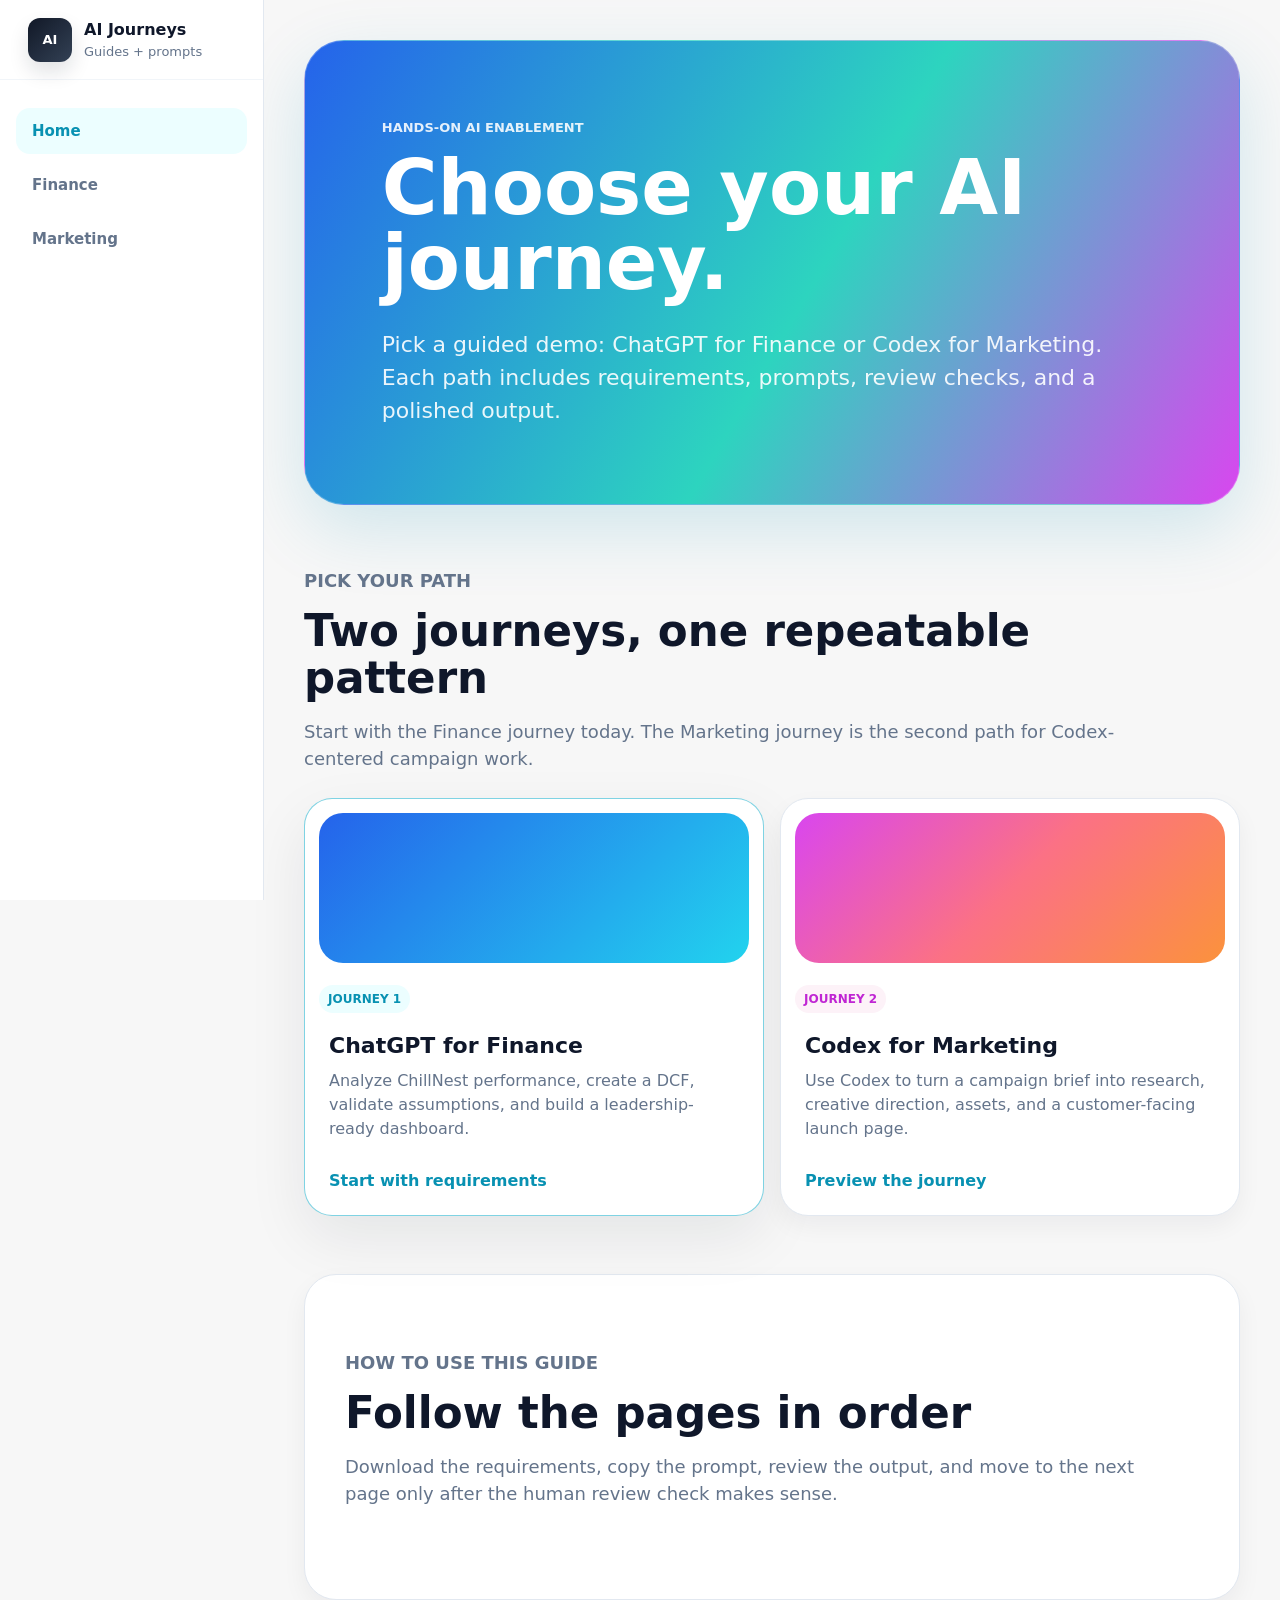
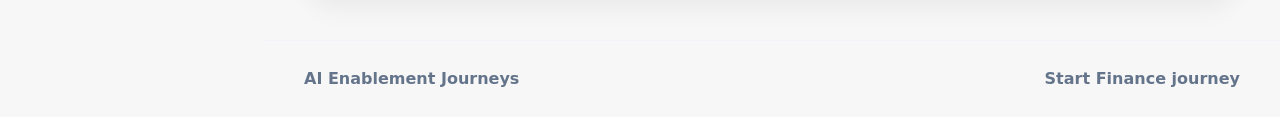
==== index.html @ a4c495fc "Apply learning-dashboard visual style" ====
<!doctype html>
<html lang="en">
  <head>
    <meta charset="utf-8">
    <meta name="viewport" content="width=device-width, initial-scale=1">
    <title>AI Enablement Journeys</title>
    <meta
      name="description"
      content="Short guided AI enablement journeys for Finance and Marketing teams."
    >
    <link rel="stylesheet" href="./styles.css">
  </head>
  <body>
    <header class="site-header">
      <a class="brand" href="./index.html" aria-label="AI Enablement Journeys home">
        <span class="brand-mark" aria-hidden="true">AI</span>
        <span>
          <strong>AI Journeys</strong>
          <small>Guides + prompts</small>
        </span>
      </a>
      <nav class="top-nav" aria-label="Site navigation">
        <a class="active" href="./index.html">Home</a>
        <a href="./setup.html">Finance</a>
        <a href="./marketing.html">Marketing</a>
      </nav>
    </header>

    <main>
      <section class="intro-hero">
        <div class="intro-copy">
          <p class="eyebrow">Hands-on AI enablement</p>
          <h1>Choose your AI journey.</h1>
          <p class="hero-text">
            Pick a guided demo: ChatGPT for Finance or Codex for Marketing. Each path includes
            requirements, prompts, review checks, and a polished output.
          </p>
        </div>
      </section>

      <section class="section journey-picker">
        <div class="section-heading">
          <p class="eyebrow">Pick your path</p>
          <h2>Two journeys, one repeatable pattern</h2>
          <p>
            Start with the Finance journey today. The Marketing journey is the second path for
            Codex-centered campaign work.
          </p>
        </div>

        <div class="journey-grid choice-grid">
          <a class="journey-card journey-choice highlighted" href="./setup.html">
            <span class="panel-label">Journey 1</span>
            <h3>ChatGPT for Finance</h3>
            <p>
              Analyze ChillNest performance, create a DCF, validate assumptions, and build a
              leadership-ready dashboard.
            </p>
            <strong class="card-link">Start with requirements</strong>
          </a>
          <a class="journey-card journey-choice" href="./marketing.html">
            <span class="panel-label warm">Journey 2</span>
            <h3>Codex for Marketing</h3>
            <p>
              Use Codex to turn a campaign brief into research, creative direction, assets, and a
              customer-facing launch page.
            </p>
            <strong class="card-link">Preview the journey</strong>
          </a>
        </div>
      </section>

      <section class="section section-tint">
        <div class="section-heading">
          <p class="eyebrow">How to use this guide</p>
          <h2>Follow the pages in order</h2>
          <p>
            Download the requirements, copy the prompt, review the output, and move to the next
            page only after the human review check makes sense.
          </p>
        </div>
      </section>
    </main>

    <footer class="site-footer">
      <span>AI Enablement Journeys</span>
      <a href="./setup.html">Start Finance journey</a>
    </footer>

    <script src="./script.js"></script>
  </body>
</html>
---- styles.css ----
:root {
  --ink: #0f172a;
  --muted: #64748b;
  --line: #e2e8f0;
  --soft-line: #f1f5f9;
  --paper: #ffffff;
  --wash: #f7f7f7;
  --aqua: #06b6d4;
  --aqua-dark: #0891b2;
  --mint: #ecfeff;
  --sun: #fef3c7;
  --coral: #fff1f2;
  --green: #167a4a;
  --red: #b73928;
  --shadow: 0 22px 60px rgba(15, 23, 42, 0.08);
  --soft-shadow: 0 10px 24px rgba(15, 23, 42, 0.05);
  --sidebar-width: 264px;
}

* {
  box-sizing: border-box;
}

html {
  scroll-behavior: smooth;
}

body {
  margin: 0;
  background: var(--wash);
  color: var(--ink);
  font-family: Inter, ui-sans-serif, system-ui, -apple-system, BlinkMacSystemFont, "Segoe UI", sans-serif;
  font-size: 16px;
  line-height: 1.5;
}

a {
  color: inherit;
  text-decoration: none;
}

a:hover {
  color: var(--aqua-dark);
}

h1,
h2,
h3,
p {
  overflow-wrap: anywhere;
}

h1,
h2,
h3 {
  margin: 0;
  letter-spacing: 0;
}

h1 {
  max-width: 980px;
  font-size: clamp(42px, 6vw, 76px);
  line-height: 1.02;
}

h2 {
  font-size: clamp(26px, 3.4vw, 44px);
  line-height: 1.08;
}

h3 {
  font-size: 22px;
  line-height: 1.2;
}

p {
  margin: 0;
}

.site-header {
  position: fixed;
  top: 0;
  left: 0;
  z-index: 20;
  display: flex;
  flex-direction: column;
  align-items: stretch;
  gap: 0;
  width: var(--sidebar-width);
  height: 100vh;
  padding: 0;
  background: #ffffff;
  border-right: 1px solid var(--line);
  border-bottom: 0;
  box-shadow: none;
  backdrop-filter: none;
}

.brand {
  display: flex;
  align-items: center;
  gap: 12px;
  min-width: 0;
  min-height: 80px;
  padding: 0 28px;
  border-bottom: 1px solid var(--soft-line);
}

.brand-mark {
  display: grid;
  place-items: center;
  width: 44px;
  height: 44px;
  border-radius: 12px;
  background: linear-gradient(135deg, #111827, #334155);
  color: #ffffff;
  font-size: 13px;
  font-weight: 800;
  box-shadow: 0 10px 20px rgba(15, 23, 42, 0.12);
}

.brand strong,
.brand small {
  display: block;
}

.brand small {
  color: var(--muted);
  font-size: 13px;
}

.top-nav {
  display: flex;
  flex-direction: column;
  align-items: stretch;
  gap: 8px;
  padding: 28px 16px;
  border: 0;
  border-radius: 0;
  background: transparent;
  color: var(--muted);
  font-size: 15px;
  font-weight: 700;
  overflow-x: visible;
}

.top-nav a {
  display: inline-flex;
  align-items: center;
  min-height: 46px;
  padding: 10px 16px;
  border-radius: 14px;
  white-space: nowrap;
  transition: background 180ms ease, color 180ms ease, transform 180ms ease;
}

.top-nav a:hover {
  background: #f8fafc;
  color: var(--ink);
  transform: translateX(2px);
}

.top-nav a.active {
  background: #ecfeff;
  color: var(--aqua-dark);
}

body > main,
body > footer {
  margin-left: var(--sidebar-width);
}

.journey-hero {
  display: grid;
  grid-template-columns: minmax(0, 1.35fr) minmax(320px, 0.65fr);
  gap: 32px;
  align-items: stretch;
  min-height: auto;
  margin: 40px;
  padding: clamp(42px, 6vw, 72px);
  background:
    linear-gradient(120deg, rgba(37, 99, 235, 0.12), transparent 34%),
    linear-gradient(180deg, #ffffff 0%, #f8fafc 100%);
  border: 1px solid rgba(226, 232, 240, 0.8);
  border-radius: 40px;
  box-shadow: var(--soft-shadow);
}

.intro-hero {
  display: flex;
  align-items: center;
  margin: 40px 40px 0;
  padding: clamp(46px, 6vw, 84px);
  overflow: hidden;
  background: linear-gradient(120deg, #2563eb 0%, #2dd4bf 54%, #d946ef 100%);
  border: 1px solid rgba(255, 255, 255, 0.25);
  border-radius: 40px;
  box-shadow: 0 24px 70px rgba(8, 145, 178, 0.16);
  color: #ffffff;
}

.compact-hero {
  padding-block: clamp(42px, 5vw, 68px);
}

.intro-copy {
  max-width: 1040px;
}

.intro-hero h1 {
  font-size: clamp(42px, 6vw, 76px);
  line-height: 0.98;
}

.intro-hero .eyebrow {
  color: rgba(255, 255, 255, 0.88);
}

.intro-hero .hero-text {
  color: rgba(255, 255, 255, 0.9);
}

.hero-content {
  display: flex;
  flex-direction: column;
  justify-content: center;
}

.eyebrow {
  margin: 0 0 14px;
  color: var(--aqua-dark);
  font-size: 13px;
  font-weight: 800;
  text-transform: uppercase;
}

.hero-text,
.lesson-lead,
.section-heading p,
.case-card p,
.download-card small,
.journey-card p,
.learning-panel p,
.callout,
.adapt-card p {
  color: var(--muted);
}

.hero-text {
  max-width: 780px;
  margin-top: 28px;
  font-size: clamp(18px, 1.8vw, 22px);
}

.hero-actions,
.lesson-actions,
.download-actions {
  display: flex;
  flex-wrap: wrap;
  gap: 12px;
  margin-top: 34px;
}

.button {
  display: inline-flex;
  align-items: center;
  justify-content: center;
  min-height: 50px;
  padding: 12px 20px;
  border: 1px solid var(--ink);
  border-radius: 16px;
  font-weight: 800;
  transition: transform 180ms ease, box-shadow 180ms ease, background 180ms ease, color 180ms ease;
}

.button.primary {
  background: var(--ink);
  color: #ffffff;
}

.button.primary:hover {
  background: #35363a;
  color: #ffffff;
  transform: translateY(-1px);
  box-shadow: var(--soft-shadow);
}

.button.secondary {
  background: #ffffff;
}

.case-card,
.journey-card,
.download-card,
.checklist-card,
.learning-panel article,
.prompt-block,
.review-card,
.adapt-card,
.kpi-preview article {
  border: 1px solid var(--line);
  border-radius: 28px;
  background: #ffffff;
}

.case-card {
  align-self: center;
  min-height: 420px;
  padding: 28px;
  box-shadow: var(--shadow);
}

.panel-label,
.step-chip,
.download-card span,
.lesson-kicker {
  display: inline-flex;
  align-items: center;
  min-height: 28px;
  padding: 4px 9px;
  border-radius: 999px;
  background: var(--mint);
  color: var(--aqua-dark);
  font-size: 12px;
  font-weight: 850;
  text-transform: uppercase;
}

.case-card h2 {
  margin-top: 18px;
}

.case-card p {
  margin-top: 16px;
  font-size: 18px;
}

.case-metric {
  display: grid;
  gap: 6px;
  margin-top: 28px;
  padding: 18px;
  border-radius: 8px;
  background: var(--wash);
}

.case-metric span {
  color: var(--muted);
  font-size: 13px;
  font-weight: 800;
  text-transform: uppercase;
}

.case-metric strong {
  font-size: 20px;
  line-height: 1.25;
}

.section {
  padding: 58px 40px;
}

.journey-picker {
  padding-top: 46px;
}

.journey-picker .section-heading {
  margin-bottom: 26px;
}

.section-tint {
  margin: 0 40px 40px;
  background: #ffffff;
  border: 1px solid var(--line);
  border-radius: 32px;
  box-shadow: var(--soft-shadow);
}

.section-heading {
  max-width: 820px;
  margin-bottom: 34px;
}

.section-heading p {
  margin-top: 16px;
  font-size: 18px;
}

.journey-grid {
  display: grid;
  grid-template-columns: repeat(3, minmax(0, 1fr));
  gap: 16px;
}

.choice-grid {
  grid-template-columns: repeat(2, minmax(0, 1fr));
}

.journey-card {
  min-height: 230px;
  padding: 14px;
  box-shadow: var(--soft-shadow);
  transition: transform 180ms ease, box-shadow 180ms ease, border-color 180ms ease;
}

.journey-card:hover {
  border-color: rgba(0, 167, 200, 0.55);
  box-shadow: 0 24px 54px rgba(8, 145, 178, 0.11);
  color: var(--ink);
  transform: translateY(-5px);
}

.step-number {
  display: grid;
  place-items: center;
  width: 42px;
  height: 42px;
  border-radius: 999px;
  background: var(--ink);
  color: #ffffff;
  font-weight: 850;
}

.journey-card h3 {
  margin-top: 20px;
  padding: 0 10px;
}

.journey-card p {
  margin-top: 10px;
  padding: 0 10px 10px;
}

.journey-choice {
  position: relative;
  min-height: 280px;
}

.journey-choice::before {
  content: "";
  display: block;
  height: 150px;
  margin-bottom: 22px;
  border-radius: 24px;
  background: linear-gradient(135deg, #2563eb, #22d3ee);
}

.journey-choice:not(.highlighted)::before {
  background: linear-gradient(135deg, #d946ef, #fb7185, #fb923c);
}

.journey-choice.highlighted {
  border-color: rgba(0, 167, 200, 0.5);
  box-shadow: var(--shadow);
}

.panel-label.warm {
  background: #fdf2f8;
  color: #c026d3;
}

.card-link {
  display: inline-flex;
  margin: 18px 10px 8px;
  color: var(--aqua-dark);
}

.split-panel {
  display: grid;
  grid-template-columns: minmax(0, 0.9fr) minmax(320px, 1.1fr);
  gap: 32px;
  align-items: center;
}

.split-panel p {
  max-width: 650px;
  margin-top: 14px;
  color: var(--muted);
  font-size: 18px;
}

.download-list {
  display: grid;
  grid-template-columns: repeat(2, minmax(0, 1fr));
  gap: 14px;
}

.resource-row {
  display: grid;
  grid-template-columns: repeat(3, minmax(0, 1fr));
  gap: 14px;
}

.download-card {
  display: grid;
  gap: 10px;
  min-height: 165px;
  padding: 22px;
  box-shadow: var(--soft-shadow);
}

.download-card:hover {
  border-color: rgba(0, 167, 200, 0.55);
  color: var(--ink);
}

.download-card span {
  width: fit-content;
}

.download-card strong {
  font-size: 21px;
  line-height: 1.2;
}

.lesson-shell {
  display: block;
  min-height: 100vh;
}

.lesson-sidebar {
  display: none;
}

.side-steps {
  display: grid;
  gap: 10px;
  margin: 0;
  padding: 0;
  list-style: none;
  color: var(--muted);
  font-weight: 750;
}

.side-steps li {
  padding: 10px 12px;
  border-radius: 8px;
}

.side-steps li.current {
  background: var(--ink);
  color: #ffffff;
}

.lesson-main {
  width: min(100%, 1120px);
  padding: 40px;
}

.lesson-kicker {
  margin-bottom: 18px;
  background: var(--sun);
  color: #74520f;
}

.lesson-lead {
  max-width: 840px;
  margin-top: 22px;
  font-size: clamp(18px, 2vw, 23px);
}

.learning-panel,
.review-grid,
.kpi-preview {
  display: grid;
  grid-template-columns: repeat(2, minmax(0, 1fr));
  gap: 14px;
  margin-top: 34px;
}

.learning-panel article,
.review-card,
.adapt-card {
  padding: 24px;
  box-shadow: var(--soft-shadow);
}

.learning-panel p,
.review-card li,
.adapt-card p {
  margin-top: 12px;
}

.checklist-card {
  margin-top: 34px;
  padding: 24px;
  box-shadow: var(--soft-shadow);
}

.checklist-card.compact {
  max-width: 820px;
}

.requirements-card {
  max-width: 940px;
}

.checklist-header {
  display: flex;
  justify-content: space-between;
  gap: 16px;
  align-items: center;
  margin-bottom: 16px;
}

.checklist-header h2 {
  font-size: 28px;
}

.checklist-header span {
  color: var(--muted);
  font-size: 14px;
  font-weight: 750;
}

.check-row {
  display: flex;
  align-items: flex-start;
  gap: 12px;
  padding: 14px 0;
  border-top: 1px solid var(--soft-line);
  cursor: pointer;
}

.check-row input {
  width: 18px;
  height: 18px;
  margin-top: 3px;
  accent-color: var(--aqua-dark);
}

.requirement-list {
  display: grid;
  gap: 12px;
}

.requirement-row {
  display: grid;
  grid-template-columns: auto minmax(0, 1fr) auto;
  gap: 14px;
  align-items: center;
  padding: 16px;
  border: 1px solid var(--soft-line);
  border-radius: 18px;
  background: #ffffff;
}

.requirement-row input {
  width: 18px;
  height: 18px;
  accent-color: var(--aqua-dark);
}

.requirement-main {
  display: grid;
  gap: 4px;
  cursor: pointer;
}

.requirement-main strong {
  font-size: 17px;
}

.requirement-main small {
  color: var(--muted);
}

.requirement-link {
  display: inline-flex;
  align-items: center;
  justify-content: center;
  min-height: 38px;
  padding: 8px 12px;
  border: 1px solid var(--ink);
  border-radius: 14px;
  background: #ffffff;
  font-size: 14px;
  font-weight: 800;
  white-space: nowrap;
}

.requirement-link:hover {
  border-color: var(--aqua-dark);
  background: #e8f8fb;
  color: var(--aqua-dark);
}

.prompt-block {
  margin-top: 34px;
  overflow: hidden;
  box-shadow: var(--soft-shadow);
}

.featured-prompt {
  border-color: rgba(0, 167, 200, 0.45);
  box-shadow: var(--shadow);
}

.prompt-header {
  display: flex;
  align-items: center;
  justify-content: space-between;
  gap: 16px;
  padding: 22px 24px;
  border-bottom: 1px solid var(--soft-line);
}

.prompt-header h3 {
  margin-top: 10px;
}

.copy-button {
  min-width: 84px;
  min-height: 42px;
  border: 1px solid var(--ink);
  border-radius: 14px;
  background: #ffffff;
  color: var(--ink);
  cursor: pointer;
  font: inherit;
  font-weight: 800;
}

.copy-button:hover,
.copy-button.copied {
  border-color: var(--aqua-dark);
  background: #e8f8fb;
  color: var(--aqua-dark);
}

pre {
  margin: 0;
  padding: 24px;
  overflow-x: auto;
  background: #f8fafc;
  color: #282832;
  font-size: 14px;
  line-height: 1.55;
  white-space: pre-wrap;
}

code {
  font-family: "SFMono-Regular", Consolas, "Liberation Mono", monospace;
}

.callout {
  margin-top: 28px;
  padding: 18px 20px;
  border: 1px solid rgba(0, 167, 200, 0.3);
  border-radius: 22px;
  background: #effbfc;
  box-shadow: var(--soft-shadow);
}

.resource-row {
  margin-top: 28px;
}

.lesson-actions {
  padding-top: 10px;
}

.kpi-preview {
  grid-template-columns: repeat(3, minmax(0, 1fr));
}

.kpi-preview article {
  display: grid;
  gap: 7px;
  min-height: 130px;
  padding: 22px;
}

.kpi-preview span {
  color: var(--muted);
  font-size: 13px;
  font-weight: 800;
  text-transform: uppercase;
}

.kpi-preview strong {
  font-size: 32px;
  line-height: 1;
}

.kpi-preview small {
  color: var(--green);
  font-weight: 800;
}

.kpi-preview .placeholder {
  background: #fff9ea;
}

.kpi-preview .placeholder small {
  color: #8a5b0e;
}

.review-grid {
  grid-template-columns: repeat(3, minmax(0, 1fr));
}

.review-card ul {
  display: grid;
  gap: 8px;
  margin: 16px 0 0;
  padding-left: 20px;
  color: var(--muted);
}

.adapt-card {
  margin-top: 20px;
  background: linear-gradient(120deg, #ffffff 0%, #effbfc 100%);
}

.site-footer {
  display: flex;
  justify-content: space-between;
  gap: 16px;
  padding: 26px 40px;
  border-top: 1px solid var(--soft-line);
  color: var(--muted);
  font-weight: 750;
}

@media (max-width: 1040px) {
  body > main,
  body > footer {
    margin-left: 0;
  }

  .site-header {
    position: sticky;
    top: 0;
    width: auto;
    height: auto;
    align-items: flex-start;
    flex-direction: column;
    padding: 14px 18px;
    border-right: 0;
    border-bottom: 1px solid var(--soft-line);
    background: rgba(255, 255, 255, 0.94);
    backdrop-filter: blur(16px);
  }

  .brand {
    min-width: 0;
    min-height: auto;
    padding: 0;
    border-bottom: 0;
  }

  .top-nav {
    flex-direction: row;
    width: 100%;
    gap: 6px;
    margin-top: 12px;
    padding: 4px;
    border: 1px solid var(--soft-line);
    border-radius: 999px;
    background: #ffffff;
    overflow-x: auto;
  }

  .top-nav a {
    min-height: 36px;
    padding: 6px 12px;
    border-radius: 999px;
  }

  .top-nav a:hover {
    transform: none;
  }

  .journey-hero,
  .split-panel,
  .lesson-shell {
    grid-template-columns: 1fr;
  }

  .lesson-sidebar {
    position: static;
    min-height: auto;
    border-right: 0;
    border-bottom: 1px solid var(--soft-line);
  }

  .side-steps {
    grid-template-columns: repeat(3, minmax(0, 1fr));
  }

  .journey-grid,
  .review-grid,
  .kpi-preview {
    grid-template-columns: repeat(2, minmax(0, 1fr));
  }
}

@media (max-width: 720px) {
  h1 {
    font-size: clamp(42px, 15vw, 64px);
  }

  .brand small {
    display: none;
  }

  .journey-hero,
  .intro-hero,
  .section,
  .lesson-main {
    padding: 46px 18px;
  }

  .journey-hero,
  .intro-hero,
  .section-tint {
    margin: 18px;
    border-radius: 28px;
  }

  .section {
    padding-left: 18px;
    padding-right: 18px;
  }

  .lesson-sidebar {
    display: none;
  }

  .journey-grid,
  .download-list,
  .resource-row,
  .learning-panel,
  .review-grid,
  .kpi-preview,
  .side-steps {
    grid-template-columns: 1fr;
  }

  .case-card {
    min-height: auto;
  }

  .choice-grid {
    grid-template-columns: 1fr;
  }

  .requirement-row {
    grid-template-columns: auto minmax(0, 1fr);
  }

  .requirement-link {
    grid-column: 1 / -1;
    width: 100%;
  }

  .prompt-header,
  .checklist-header,
  .site-footer {
    align-items: flex-start;
    flex-direction: column;
  }

  .copy-button,
  .button {
    width: 100%;
  }
}
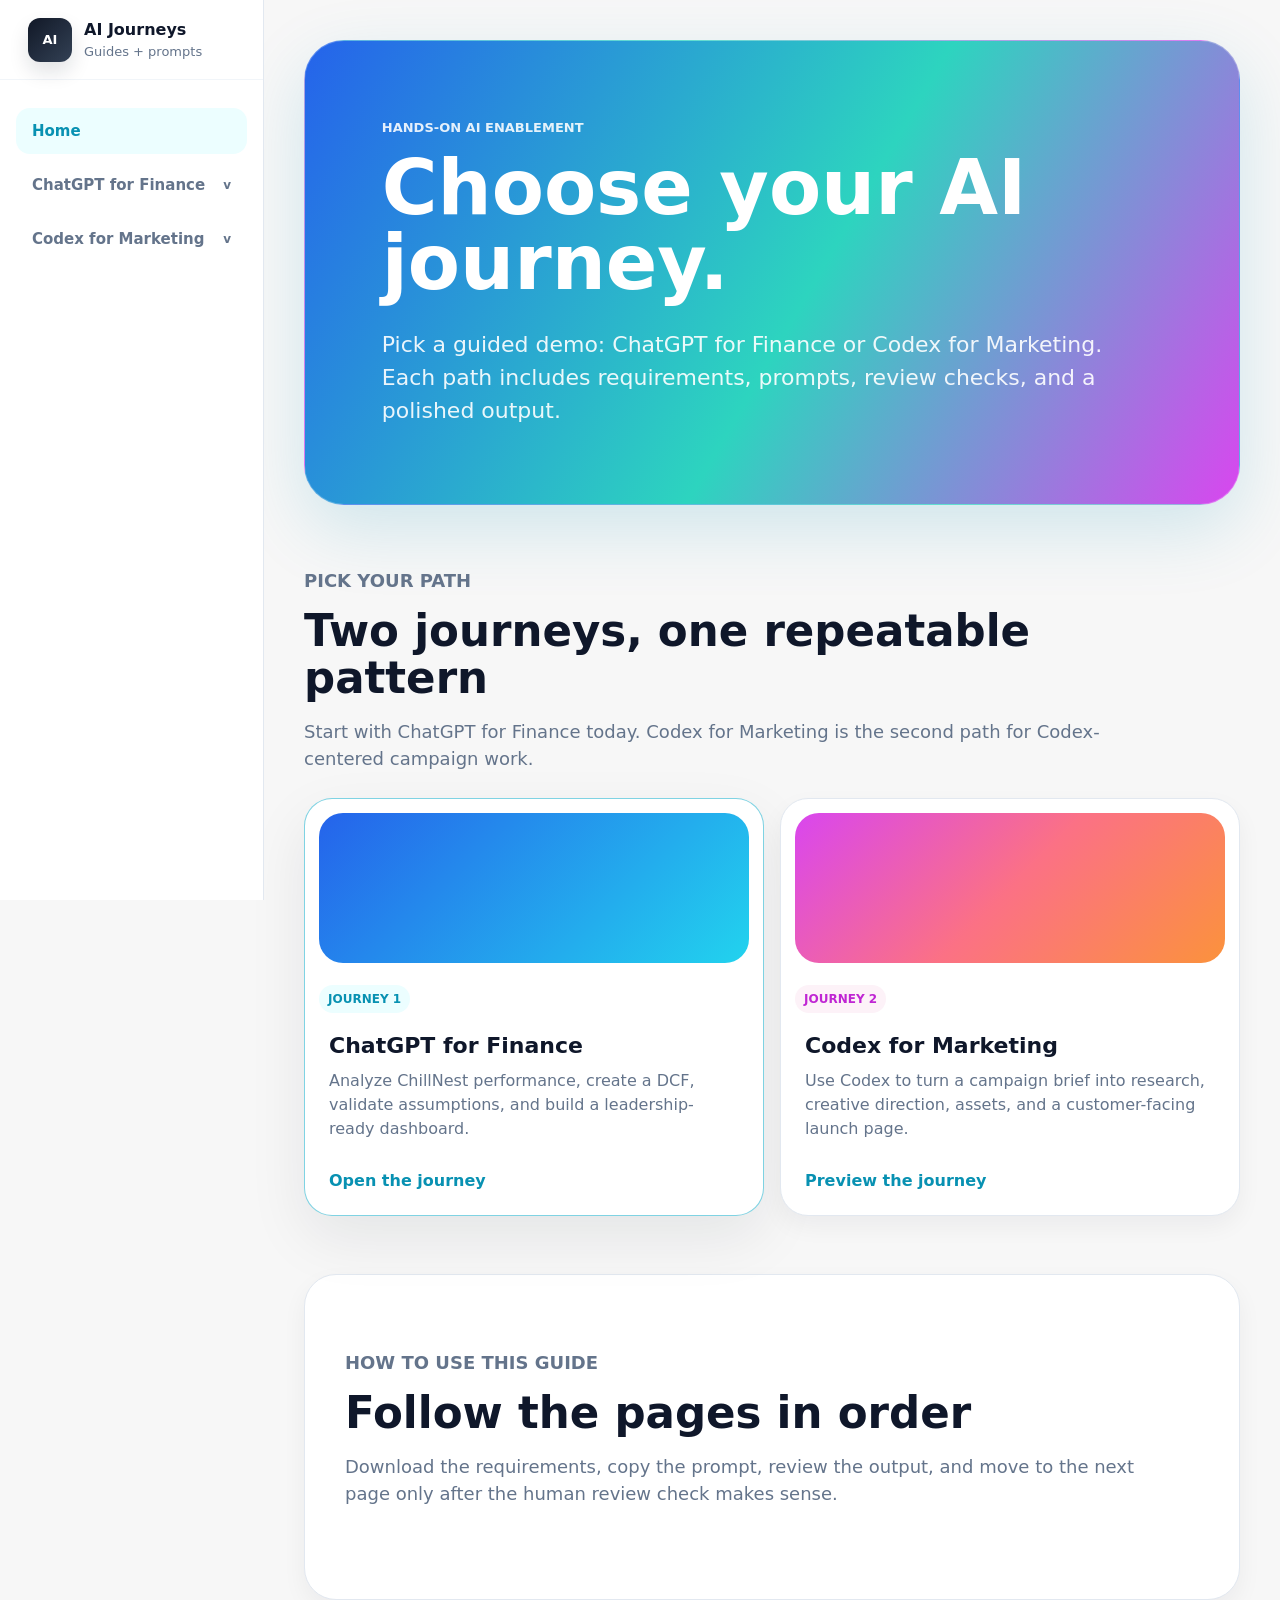
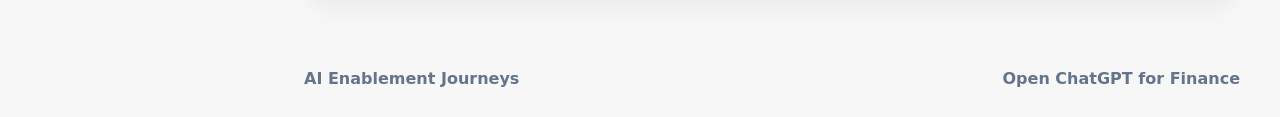
==== commit ddfca0ed: "Add finance journey overview and grouped navigation" ====
--- a/index.html
+++ b/index.html
@@ -20,9 +20,25 @@
         </span>
       </a>
       <nav class="top-nav" aria-label="Site navigation">
-        <a class="active" href="./index.html">Home</a>
-        <a href="./setup.html">Finance</a>
-        <a href="./marketing.html">Marketing</a>
+        <a class="nav-link active" href="./index.html">Home</a>
+        <details class="nav-group">
+          <summary>ChatGPT for Finance</summary>
+          <div class="nav-submenu">
+            <a href="./finance.html">Overview</a>
+            <a href="./setup.html">Requirements</a>
+            <a href="./story.html">Story</a>
+            <a href="./model.html">Model</a>
+            <a href="./validate.html">Validate</a>
+            <a href="./dashboard.html">Dashboard</a>
+            <a href="./review.html">Review</a>
+          </div>
+        </details>
+        <details class="nav-group">
+          <summary>Codex for Marketing</summary>
+          <div class="nav-submenu">
+            <a href="./marketing.html">Overview</a>
+          </div>
+        </details>
       </nav>
     </header>
 
@@ -43,20 +59,20 @@
           <p class="eyebrow">Pick your path</p>
           <h2>Two journeys, one repeatable pattern</h2>
           <p>
-            Start with the Finance journey today. The Marketing journey is the second path for
+            Start with ChatGPT for Finance today. Codex for Marketing is the second path for
             Codex-centered campaign work.
           </p>
         </div>
 
         <div class="journey-grid choice-grid">
-          <a class="journey-card journey-choice highlighted" href="./setup.html">
+          <a class="journey-card journey-choice highlighted" href="./finance.html">
             <span class="panel-label">Journey 1</span>
             <h3>ChatGPT for Finance</h3>
             <p>
               Analyze ChillNest performance, create a DCF, validate assumptions, and build a
               leadership-ready dashboard.
             </p>
-            <strong class="card-link">Start with requirements</strong>
+            <strong class="card-link">Open the journey</strong>
           </a>
           <a class="journey-card journey-choice" href="./marketing.html">
             <span class="panel-label warm">Journey 2</span>
@@ -84,7 +100,7 @@
 
     <footer class="site-footer">
       <span>AI Enablement Journeys</span>
-      <a href="./setup.html">Start Finance journey</a>
+      <a href="./finance.html">Open ChatGPT for Finance</a>
     </footer>
 
     <script src="./script.js"></script>
--- a/styles.css
+++ b/styles.css
@@ -144,7 +144,8 @@
   overflow-x: visible;
 }
 
-.top-nav a {
+.top-nav a,
+.nav-group summary {
   display: inline-flex;
   align-items: center;
   min-height: 46px;
@@ -154,15 +155,58 @@
   transition: background 180ms ease, color 180ms ease, transform 180ms ease;
 }
 
-.top-nav a:hover {
+.top-nav a:hover,
+.nav-group summary:hover {
   background: #f8fafc;
   color: var(--ink);
   transform: translateX(2px);
 }
 
-.top-nav a.active {
+.top-nav a.active,
+.nav-group.active > summary {
   background: #ecfeff;
   color: var(--aqua-dark);
+}
+
+.nav-group {
+  display: grid;
+  gap: 6px;
+}
+
+.nav-group summary {
+  justify-content: space-between;
+  cursor: pointer;
+  list-style: none;
+}
+
+.nav-group summary::-webkit-details-marker {
+  display: none;
+}
+
+.nav-group summary::after {
+  content: "v";
+  margin-left: 10px;
+  color: currentColor;
+  font-size: 12px;
+  transition: transform 180ms ease;
+}
+
+.nav-group[open] summary::after {
+  transform: rotate(180deg);
+}
+
+.nav-submenu {
+  display: grid;
+  gap: 4px;
+  padding-left: 12px;
+}
+
+.nav-submenu a {
+  min-height: 38px;
+  padding: 7px 12px;
+  border-radius: 12px;
+  font-size: 14px;
+  font-weight: 750;
 }
 
 body > main,
@@ -241,6 +285,9 @@
 .download-card small,
 .journey-card p,
 .learning-panel p,
+.workflow-summary p,
+.io-card li,
+.workflow-steps p,
 .callout,
 .adapt-card p {
   color: var(--muted);
@@ -294,6 +341,9 @@
 .download-card,
 .checklist-card,
 .learning-panel article,
+.workflow-summary,
+.io-card,
+.workflow-steps li,
 .prompt-block,
 .review-card,
 .adapt-card,
@@ -392,6 +442,10 @@
   gap: 16px;
 }
 
+.workflow-grid {
+  grid-template-columns: repeat(4, minmax(0, 1fr));
+}
+
 .choice-grid {
   grid-template-columns: repeat(2, minmax(0, 1fr));
 }
@@ -431,6 +485,10 @@
   padding: 0 10px 10px;
 }
 
+.workflow-card {
+  min-height: 270px;
+}
+
 .journey-choice {
   position: relative;
   min-height: 280px;
@@ -560,6 +618,7 @@
 }
 
 .learning-panel,
+.io-grid,
 .review-grid,
 .kpi-preview {
   display: grid;
@@ -569,6 +628,9 @@
 }
 
 .learning-panel article,
+.workflow-summary,
+.io-card,
+.workflow-steps li,
 .review-card,
 .adapt-card {
   padding: 24px;
@@ -593,6 +655,83 @@
 
 .requirements-card {
   max-width: 940px;
+}
+
+.workflow-summary {
+  max-width: 920px;
+  margin-top: 34px;
+  background: linear-gradient(120deg, #ffffff 0%, #effbfc 100%);
+}
+
+.workflow-summary h2 {
+  font-size: clamp(26px, 3.2vw, 42px);
+}
+
+.workflow-summary p {
+  margin-top: 14px;
+  font-size: 18px;
+}
+
+.io-card {
+  min-height: 220px;
+}
+
+.io-card span,
+.workflow-steps li > span {
+  display: inline-flex;
+  width: fit-content;
+  min-height: 28px;
+  align-items: center;
+  padding: 4px 9px;
+  border-radius: 999px;
+  background: var(--mint);
+  color: var(--aqua-dark);
+  font-size: 12px;
+  font-weight: 850;
+  text-transform: uppercase;
+}
+
+.io-card h2 {
+  margin-top: 12px;
+  font-size: 28px;
+}
+
+.io-card ul {
+  display: grid;
+  gap: 8px;
+  margin: 18px 0 0;
+  padding-left: 20px;
+}
+
+.step-section {
+  margin-top: 38px;
+}
+
+.compact-heading {
+  margin-bottom: 18px;
+}
+
+.workflow-steps {
+  display: grid;
+  gap: 14px;
+  margin: 0;
+  padding: 0;
+  list-style: none;
+}
+
+.workflow-steps li {
+  display: grid;
+  grid-template-columns: auto minmax(0, 1fr);
+  gap: 16px;
+  align-items: start;
+}
+
+.workflow-steps h3 {
+  font-size: 20px;
+}
+
+.workflow-steps p {
+  margin-top: 6px;
 }
 
 .checklist-header {
@@ -645,9 +784,18 @@
   background: #ffffff;
 }
 
+.requirement-row-large {
+  align-items: start;
+}
+
+.requirement-row-large .requirement-link {
+  margin-top: 4px;
+}
+
 .requirement-row input {
   width: 18px;
   height: 18px;
+  margin-top: 3px;
   accent-color: var(--aqua-dark);
 }
 
@@ -663,6 +811,27 @@
 
 .requirement-main small {
   color: var(--muted);
+}
+
+.file-list-title {
+  margin-top: 12px;
+  color: var(--aqua-dark);
+  font-size: 12px;
+  font-weight: 850;
+  text-transform: uppercase;
+}
+
+.file-list {
+  display: grid;
+  gap: 6px;
+  margin: 2px 0 0;
+  padding-left: 18px;
+  color: var(--muted);
+  font-size: 14px;
+}
+
+.file-list b {
+  color: var(--ink);
 }
 
 .requirement-link {
@@ -862,14 +1031,30 @@
     overflow-x: auto;
   }
 
-  .top-nav a {
+  .top-nav a,
+  .nav-group summary {
     min-height: 36px;
     padding: 6px 12px;
     border-radius: 999px;
   }
 
-  .top-nav a:hover {
+  .top-nav a:hover,
+  .nav-group summary:hover {
     transform: none;
+  }
+
+  .nav-group {
+    min-width: 220px;
+  }
+
+  .nav-submenu {
+    grid-template-columns: repeat(2, minmax(0, 1fr));
+    padding-left: 0;
+  }
+
+  .nav-submenu a {
+    border-radius: 12px;
+    white-space: normal;
   }
 
   .journey-hero,
@@ -891,6 +1076,7 @@
 
   .journey-grid,
   .review-grid,
+  .io-grid,
   .kpi-preview {
     grid-template-columns: repeat(2, minmax(0, 1fr));
   }
@@ -929,9 +1115,12 @@
   }
 
   .journey-grid,
+  .workflow-grid,
   .download-list,
   .resource-row,
   .learning-panel,
+  .io-grid,
+  .workflow-steps li,
   .review-grid,
   .kpi-preview,
   .side-steps {
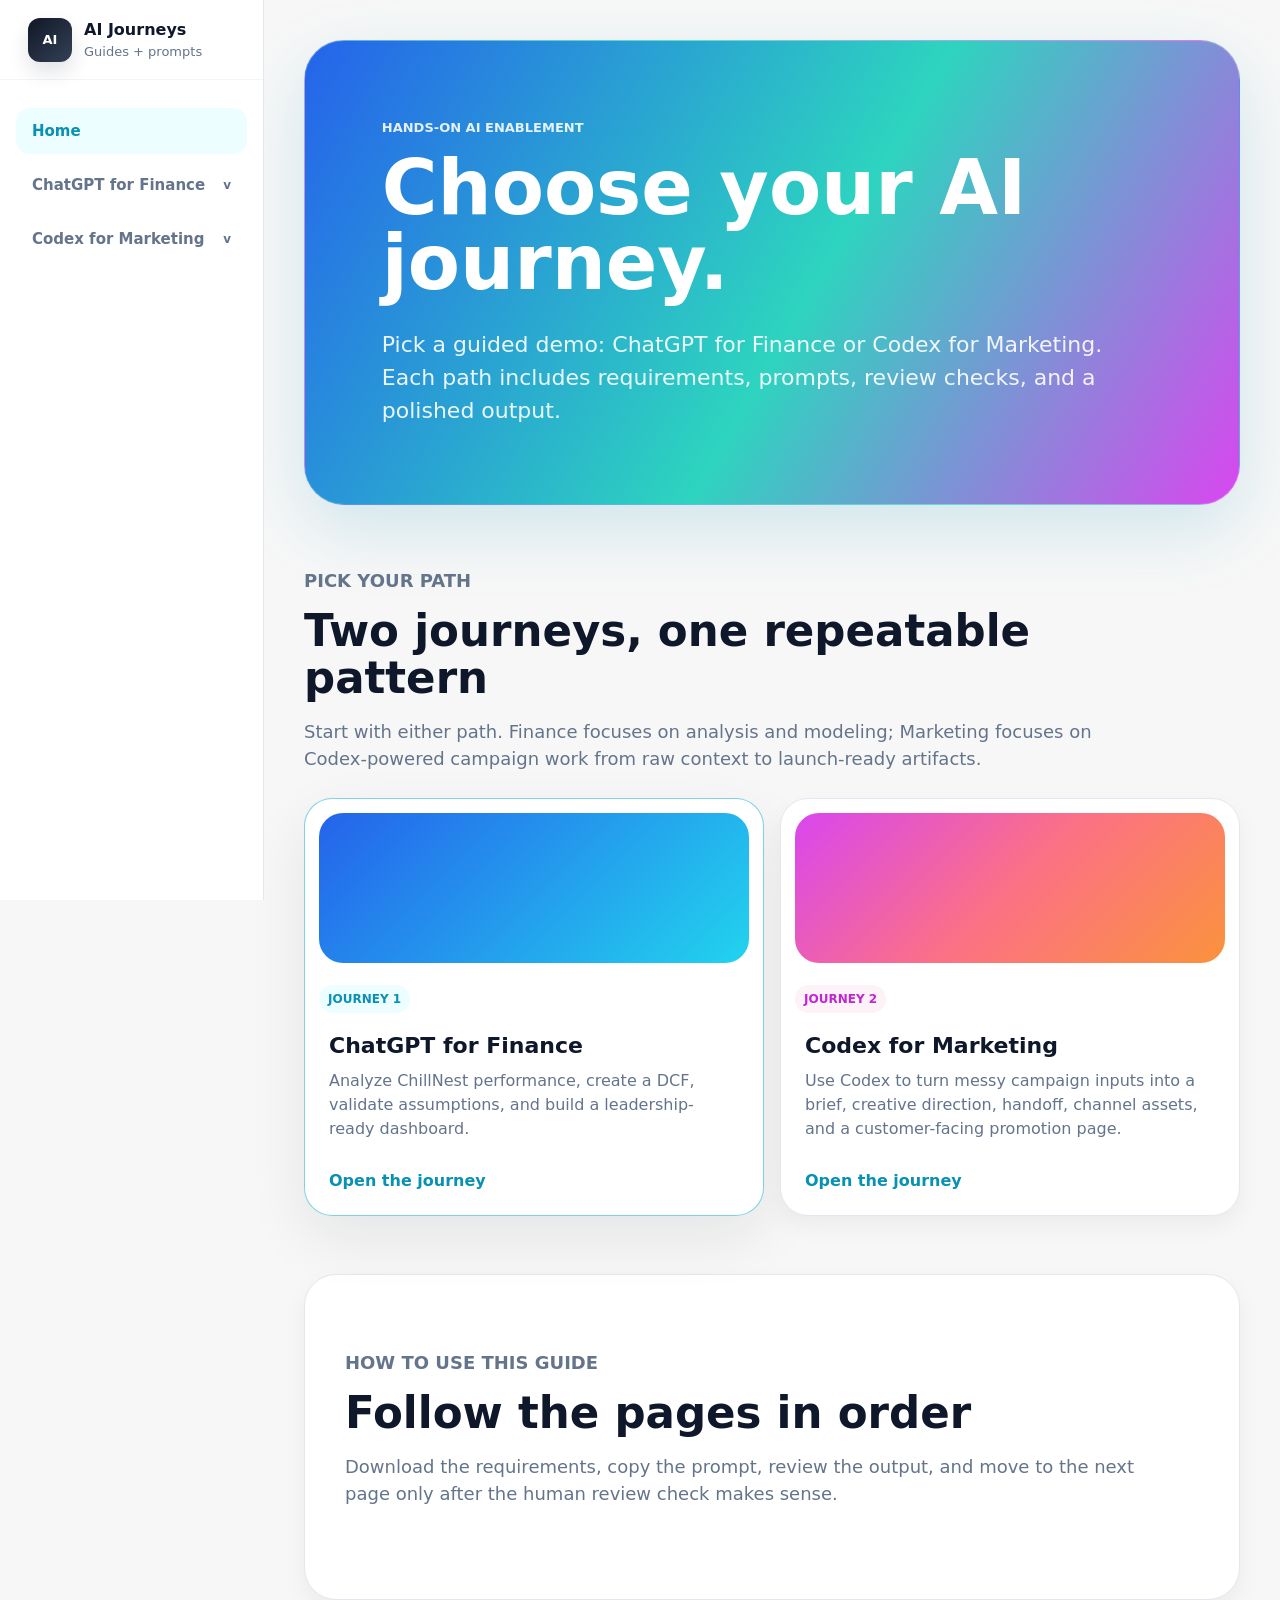
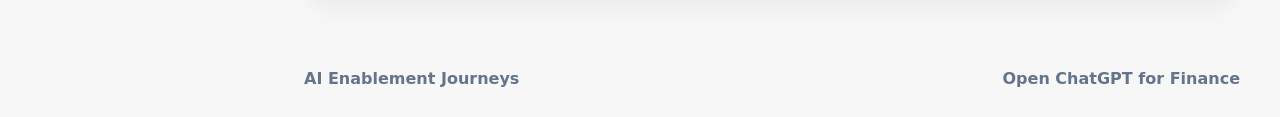
==== commit d7faaf22: "Add Codex for Marketing journey" ====
--- a/index.html
+++ b/index.html
@@ -37,6 +37,12 @@
           <summary>Codex for Marketing</summary>
           <div class="nav-submenu">
             <a href="./marketing.html">Overview</a>
+            <a href="./marketing-setup.html">Requirements</a>
+            <a href="./marketing-brief.html">Brief</a>
+            <a href="./marketing-creative.html">Creative</a>
+            <a href="./marketing-handoff.html">Handoff</a>
+            <a href="./marketing-assets.html">Assets</a>
+            <a href="./marketing-landing.html">Landing page</a>
           </div>
         </details>
       </nav>
@@ -59,8 +65,8 @@
           <p class="eyebrow">Pick your path</p>
           <h2>Two journeys, one repeatable pattern</h2>
           <p>
-            Start with ChatGPT for Finance today. Codex for Marketing is the second path for
-            Codex-centered campaign work.
+            Start with either path. Finance focuses on analysis and modeling; Marketing focuses on
+            Codex-powered campaign work from raw context to launch-ready artifacts.
           </p>
         </div>
 
@@ -78,10 +84,10 @@
             <span class="panel-label warm">Journey 2</span>
             <h3>Codex for Marketing</h3>
             <p>
-              Use Codex to turn a campaign brief into research, creative direction, assets, and a
-              customer-facing launch page.
+              Use Codex to turn messy campaign inputs into a brief, creative direction, handoff,
+              channel assets, and a customer-facing promotion page.
             </p>
-            <strong class="card-link">Preview the journey</strong>
+            <strong class="card-link">Open the journey</strong>
           </a>
         </div>
       </section>
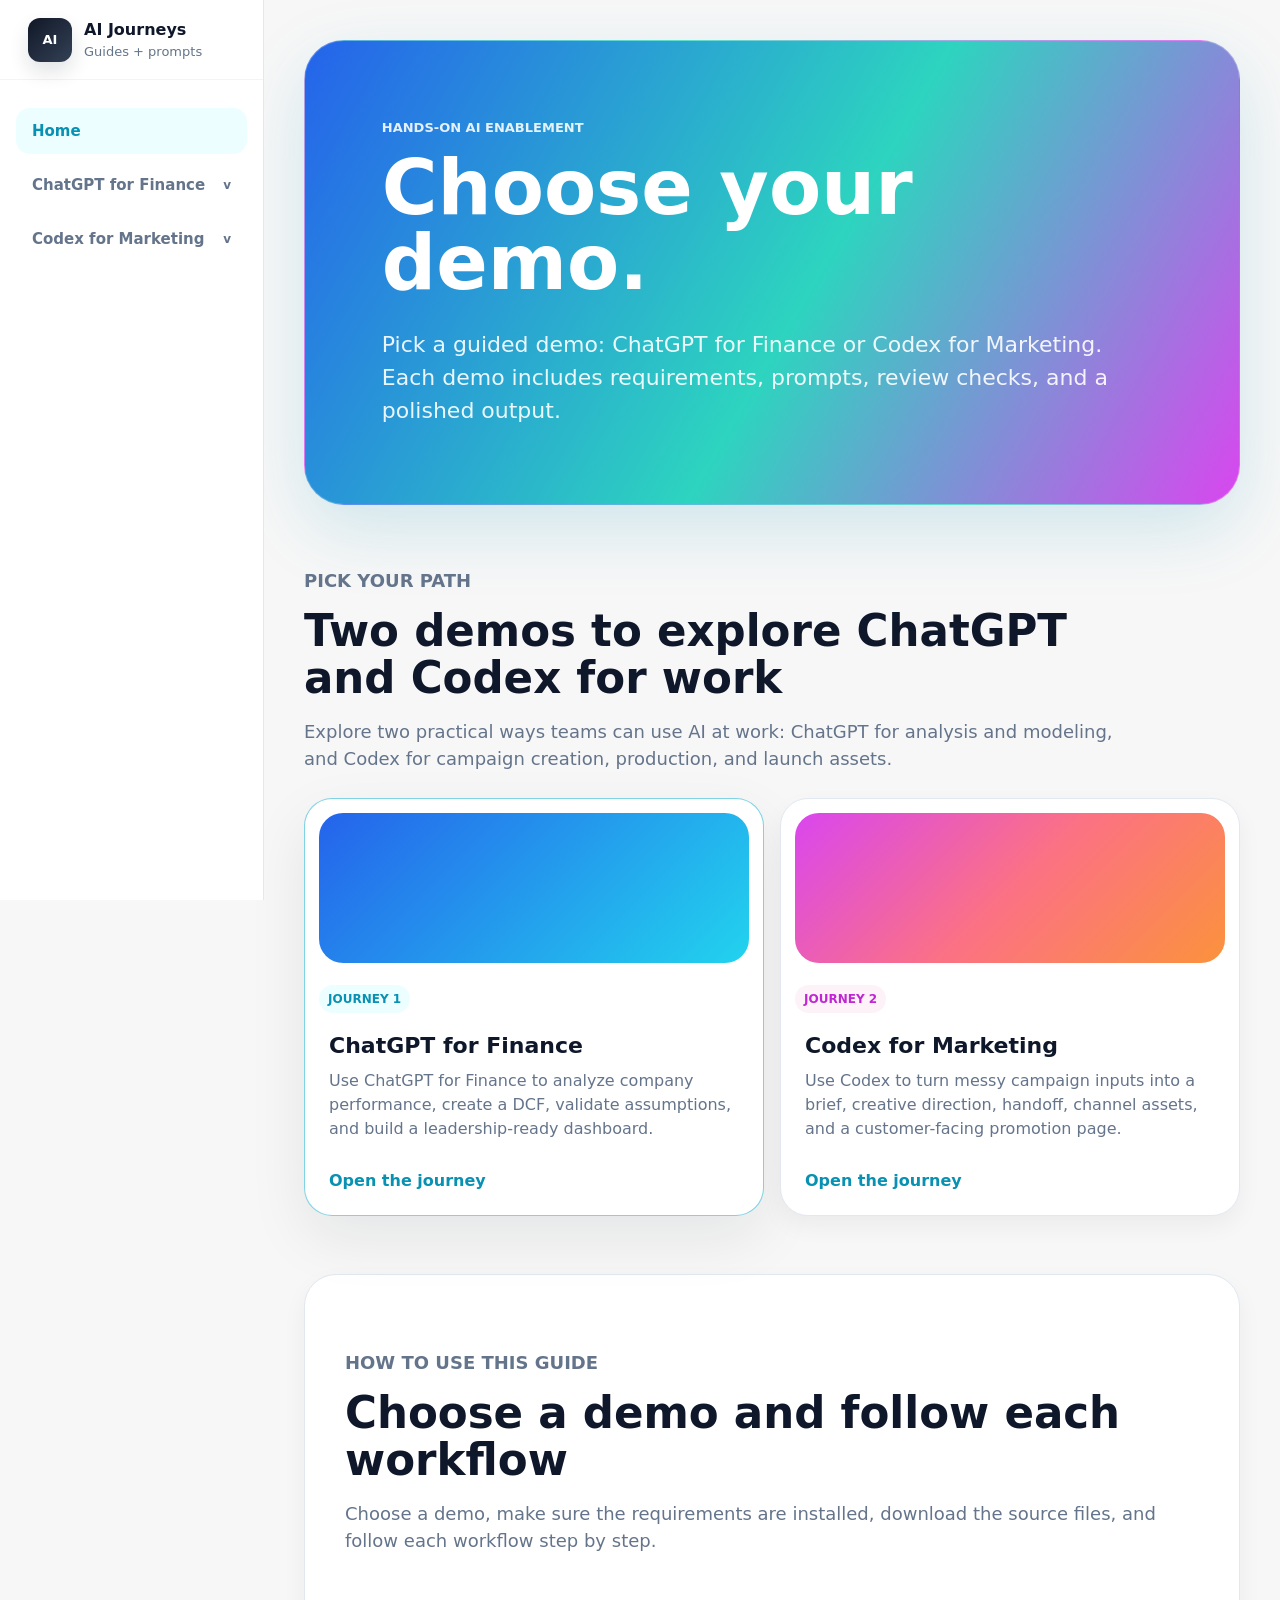
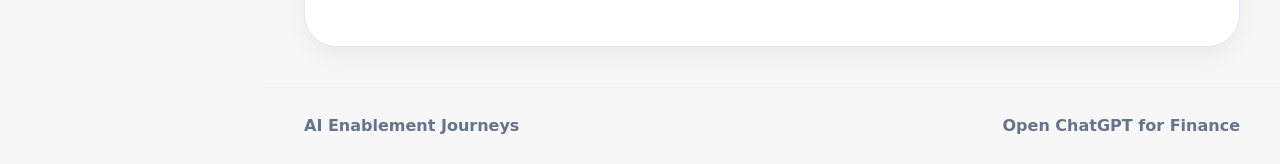
==== commit 5b7cf919: "Update home page demo copy" ====
--- a/index.html
+++ b/index.html
@@ -52,9 +52,9 @@
       <section class="intro-hero">
         <div class="intro-copy">
           <p class="eyebrow">Hands-on AI enablement</p>
-          <h1>Choose your AI journey.</h1>
+          <h1>Choose your demo.</h1>
           <p class="hero-text">
-            Pick a guided demo: ChatGPT for Finance or Codex for Marketing. Each path includes
+            Pick a guided demo: ChatGPT for Finance or Codex for Marketing. Each demo includes
             requirements, prompts, review checks, and a polished output.
           </p>
         </div>
@@ -63,10 +63,10 @@
       <section class="section journey-picker">
         <div class="section-heading">
           <p class="eyebrow">Pick your path</p>
-          <h2>Two journeys, one repeatable pattern</h2>
+          <h2>Two demos to explore ChatGPT and Codex for work</h2>
           <p>
-            Start with either path. Finance focuses on analysis and modeling; Marketing focuses on
-            Codex-powered campaign work from raw context to launch-ready artifacts.
+            Explore two practical ways teams can use AI at work: ChatGPT for analysis and modeling,
+            and Codex for campaign creation, production, and launch assets.
           </p>
         </div>
 
@@ -75,8 +75,8 @@
             <span class="panel-label">Journey 1</span>
             <h3>ChatGPT for Finance</h3>
             <p>
-              Analyze ChillNest performance, create a DCF, validate assumptions, and build a
-              leadership-ready dashboard.
+              Use ChatGPT for Finance to analyze company performance, create a DCF, validate
+              assumptions, and build a leadership-ready dashboard.
             </p>
             <strong class="card-link">Open the journey</strong>
           </a>
@@ -95,10 +95,10 @@
       <section class="section section-tint">
         <div class="section-heading">
           <p class="eyebrow">How to use this guide</p>
-          <h2>Follow the pages in order</h2>
+          <h2>Choose a demo and follow each workflow</h2>
           <p>
-            Download the requirements, copy the prompt, review the output, and move to the next
-            page only after the human review check makes sense.
+            Choose a demo, make sure the requirements are installed, download the source files,
+            and follow each workflow step by step.
           </p>
         </div>
       </section>
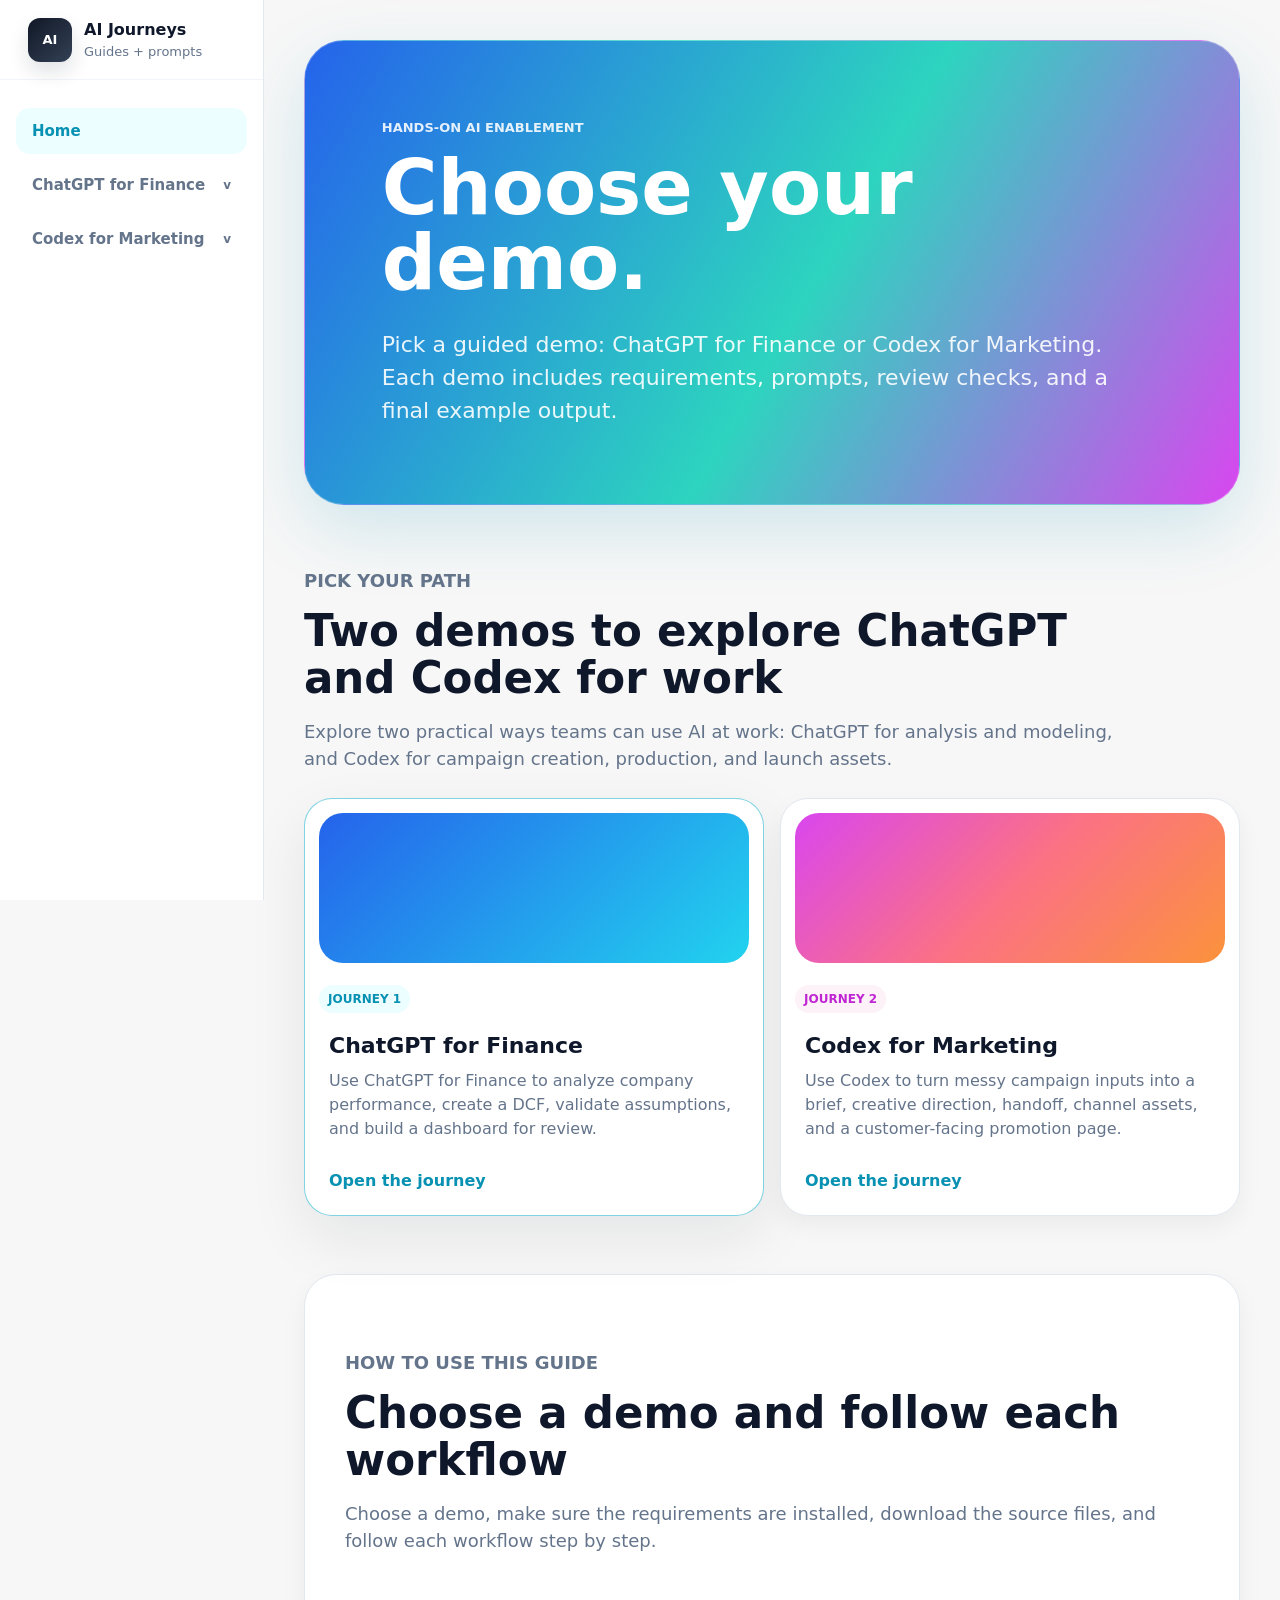
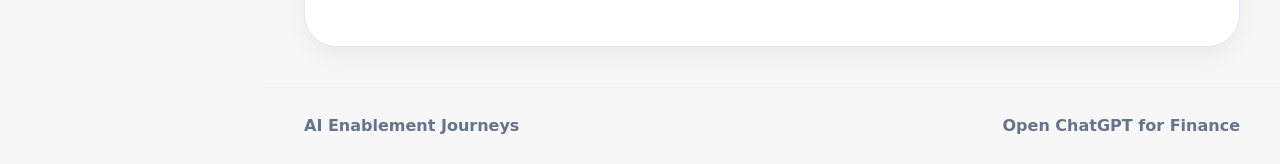
==== commit cf125bc9: "Polish workflow page copy and cards" ====
--- a/index.html
+++ b/index.html
@@ -55,7 +55,7 @@
           <h1>Choose your demo.</h1>
           <p class="hero-text">
             Pick a guided demo: ChatGPT for Finance or Codex for Marketing. Each demo includes
-            requirements, prompts, review checks, and a polished output.
+            requirements, prompts, review checks, and a final example output.
           </p>
         </div>
       </section>
@@ -76,7 +76,7 @@
             <h3>ChatGPT for Finance</h3>
             <p>
               Use ChatGPT for Finance to analyze company performance, create a DCF, validate
-              assumptions, and build a leadership-ready dashboard.
+              assumptions, and build a dashboard for review.
             </p>
             <strong class="card-link">Open the journey</strong>
           </a>
--- a/styles.css
+++ b/styles.css
@@ -673,7 +673,30 @@
 }
 
 .io-card {
+  position: relative;
+  overflow: hidden;
   min-height: 220px;
+  padding-top: 104px;
+}
+
+.io-card::before {
+  content: "";
+  position: absolute;
+  top: 16px;
+  right: 16px;
+  left: 16px;
+  height: 64px;
+  border-radius: 20px;
+  background: linear-gradient(135deg, #2563eb, #22d3ee);
+}
+
+.io-card:nth-child(2)::before {
+  background: linear-gradient(135deg, #d946ef, #fb7185, #fb923c);
+}
+
+.io-card:nth-child(2) span {
+  background: #fdf2f8;
+  color: #c026d3;
 }
 
 .io-card span,
